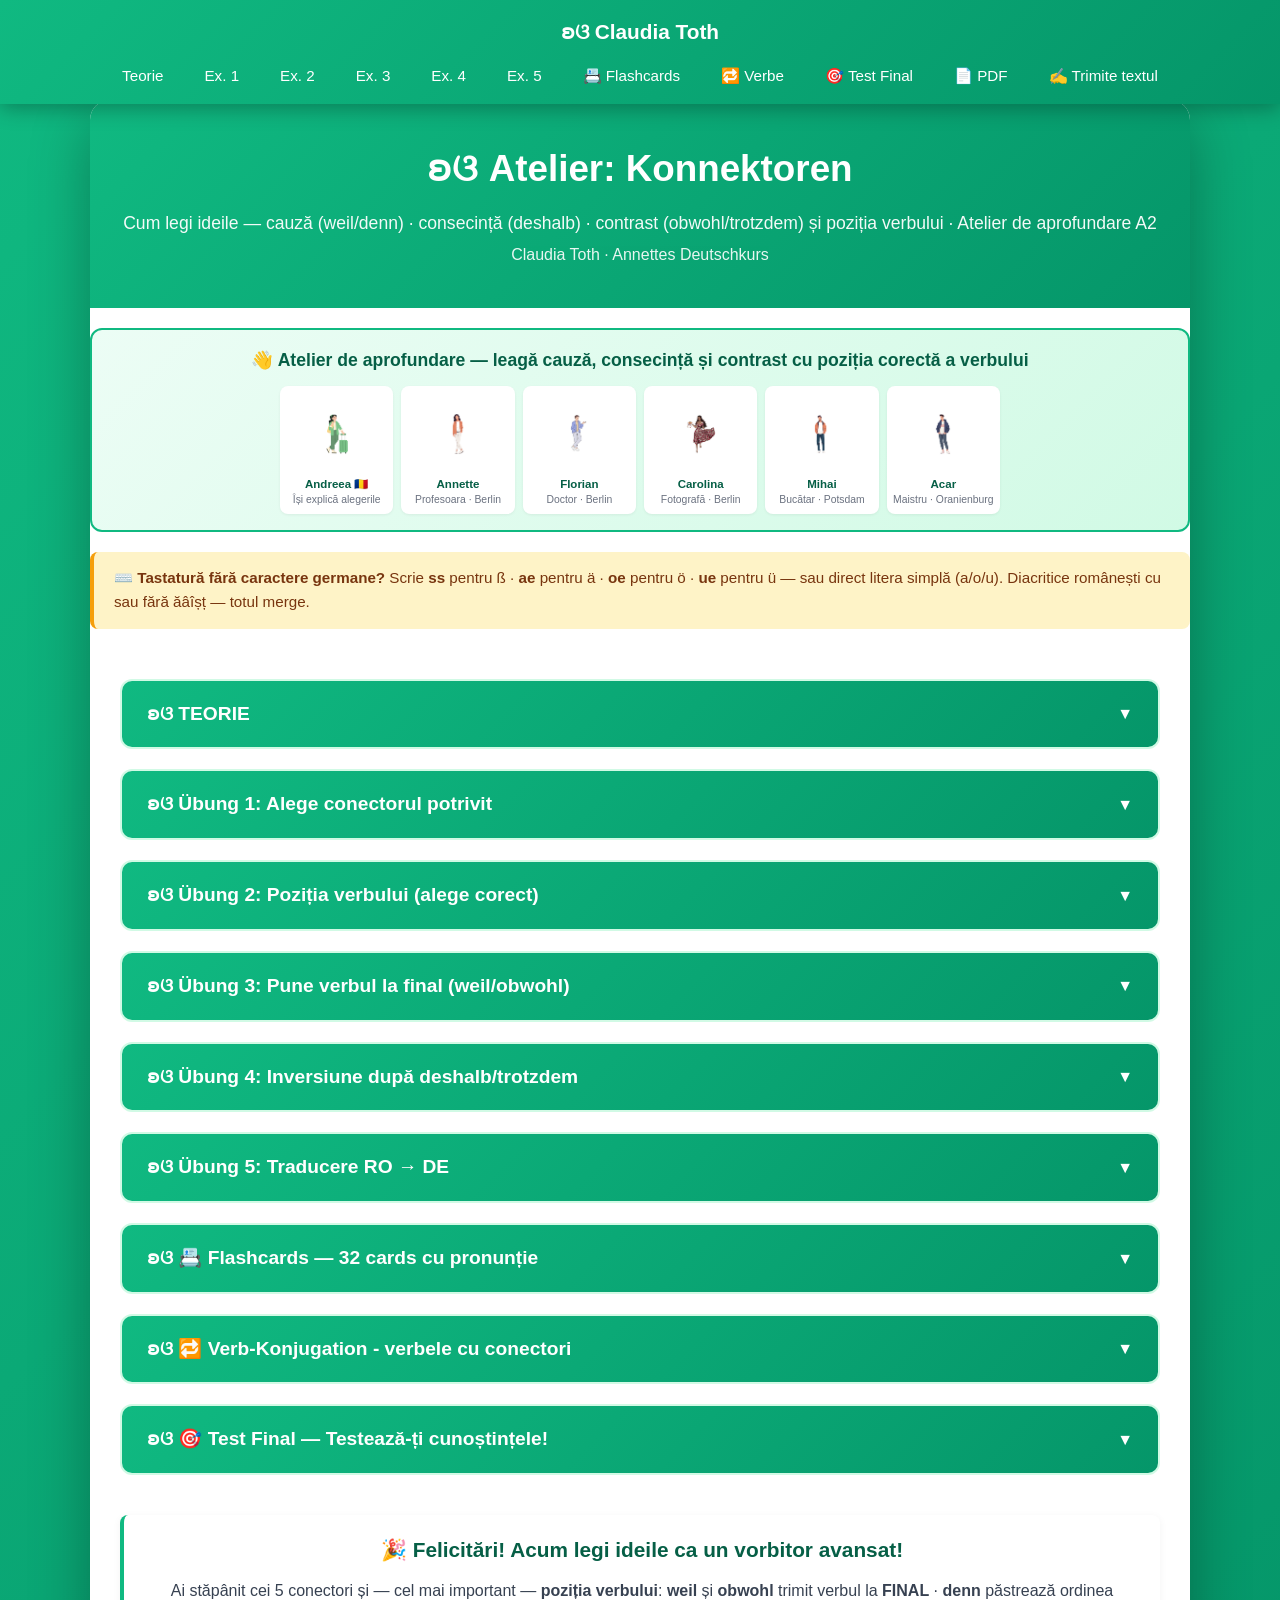
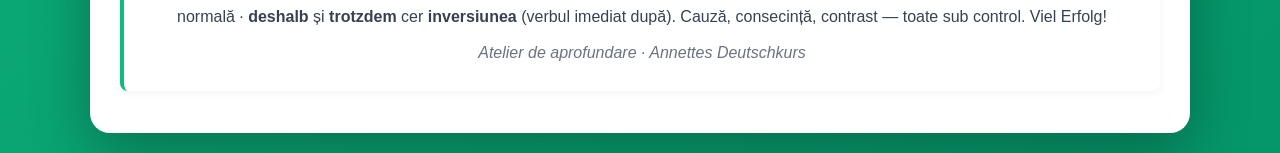
==== index.html @ 9357e131 "Atelier A2: Konnektoren - weil/denn/deshalb/obwohl/trotzdem Conectorii si pozitia verbului: weil/obw" ====
<!DOCTYPE html>
<html lang="ro">
<head>
    <meta charset="UTF-8">
    <meta name="robots" content="noindex, nofollow">
    <meta name="viewport" content="width=device-width, initial-scale=1.0">
    <title>Atelier A2: Konnektoren (weil/denn/deshalb/obwohl/trotzdem) · Annettes Deutschkurs</title>
    <meta property="og:title" content="Atelier A2: Konnektoren · Claudia Toth">
    <meta property="og:description" content="Atelier de aprofundare A2 — conectorii și poziția verbului: weil/denn (cauză), deshalb/deswegen (consecință), obwohl/trotzdem (contrast) · Claudia Toth · Annettes Deutschkurs">
    <meta property="og:type" content="website">
    <meta property="og:locale" content="ro_RO">
    <meta name="description" content="Atelier A2 — Konnektoren: weil/denn/deshalb/obwohl/trotzdem și unde pui verbul (final, locul 2 sau inversiune) · Claudia Toth">
    <link rel="stylesheet" href="styles.css">
</head>
<body>
    <nav class="navbar">
        <a href="#top" class="navbar-logo">ʚଓ Claudia Toth</a>
        <ul class="navbar-menu">
            <li><a href="#teorie" onclick="openSection(0)">Teorie</a></li>
            <li><a href="#ex1" onclick="openSection(1)">Ex. 1</a></li>
            <li><a href="#ex2" onclick="openSection(2)">Ex. 2</a></li>
            <li><a href="#ex3" onclick="openSection(3)">Ex. 3</a></li>
            <li><a href="#ex4" onclick="openSection(4)">Ex. 4</a></li>
            <li><a href="#ex5" onclick="openSection(5)">Ex. 5</a></li>
            <li><a href="#flashcards" onclick="openSection(6)">📇 Flashcards</a></li>
            <li><a href="#verbe" onclick="openSection(7)">🔁 Verbe</a></li>
            <li><a href="#final-test" onclick="openSection(8)">🎯 Test Final</a></li>
            <li><a href="konnektoren.pdf" download>📄 PDF</a></li>
            <li><a href="https://forms.gle/4ZH7n14PtCSk96pB6" target="_blank" rel="noopener noreferrer">✍️ Trimite textul</a></li>
        </ul>
    </nav>

    <div class="container" id="top">
        <div class="header">
            <h1>ʚଓ Atelier: Konnektoren</h1>
            <p class="subtitle">Cum legi ideile — cauză (weil/denn) · consecință (deshalb) · contrast (obwohl/trotzdem) și poziția verbului · Atelier de aprofundare A2</p>
            <p>Claudia Toth · Annettes Deutschkurs</p>
        </div>

        <div class="cast-banner">
            <h4>👋 Atelier de aprofundare — leagă cauză, consecință și contrast cu poziția corectă a verbului</h4>
            <div class="cast-grid">
                <div class="cast-card"><img src="images/andreea.png" alt="Andreea"><div class="name">Andreea 🇷🇴</div><div class="detail">Își explică alegerile</div></div>
                <div class="cast-card"><img src="images/annette.png" alt="Annette"><div class="name">Annette</div><div class="detail">Profesoara · Berlin</div></div>
                <div class="cast-card"><img src="images/florian.png" alt="Florian"><div class="name">Florian</div><div class="detail">Doctor · Berlin</div></div>
                <div class="cast-card"><img src="images/carolina.png" alt="Carolina"><div class="name">Carolina</div><div class="detail">Fotografă · Berlin</div></div>
                <div class="cast-card"><img src="images/mihai.png" alt="Mihai"><div class="name">Mihai</div><div class="detail">Bucătar · Potsdam</div></div>
                <div class="cast-card"><img src="images/acar.png" alt="Acar"><div class="name">Acar</div><div class="detail">Maistru · Oranienburg</div></div>
            </div>
        </div>

        <div style="background:#fef3c7; border-left:4px solid #f59e0b; padding:14px 20px; margin:20px 0; border-radius:8px;">
            <p style="margin:0; color:#78350f; font-size:0.95rem;">⌨️ <strong>Tastatură fără caractere germane?</strong> Scrie <strong>ss</strong> pentru ß · <strong>ae</strong> pentru ä · <strong>oe</strong> pentru ö · <strong>ue</strong> pentru ü — sau direct litera simplă (a/o/u). Diacritice românești cu sau fără ăâîșț — totul merge.</p>
        </div>

        <div class="content">
            <div class="section" id="teorie">
                <div class="section-header" onclick="toggleMainSection(0)"><h3>ʚଓ TEORIE</h3><span class="arrow">▼</span></div>
                <div class="section-content" id="main-section-0"><div id="theory-container"></div></div>
            </div>

            <div class="section" id="ex1">
                <div class="section-header" onclick="toggleMainSection(1)"><h3>ʚଓ Übung 1: Alege conectorul potrivit</h3><span class="arrow">▼</span></div>
                <div class="section-content" id="main-section-1">
                    <div id="ex1-container"></div>
                    <div class="btn-container">
                        <button class="btn btn-check" onclick="checkExercise(1)">✓ Verifică</button>
                        <button class="btn btn-reset" onclick="resetExercise(1)">↻ Resetează</button>
                    </div>
                    <div class="score" id="score-1"></div>
                </div>
            </div>
            <div class="section" id="ex2">
                <div class="section-header" onclick="toggleMainSection(2)"><h3>ʚଓ Übung 2: Poziția verbului (alege corect)</h3><span class="arrow">▼</span></div>
                <div class="section-content" id="main-section-2">
                    <div id="ex2-container"></div>
                    <div class="btn-container">
                        <button class="btn btn-check" onclick="checkExercise(2)">✓ Verifică</button>
                        <button class="btn btn-reset" onclick="resetExercise(2)">↻ Resetează</button>
                    </div>
                    <div class="score" id="score-2"></div>
                </div>
            </div>
            <div class="section" id="ex3">
                <div class="section-header" onclick="toggleMainSection(3)"><h3>ʚଓ Übung 3: Pune verbul la final (weil/obwohl)</h3><span class="arrow">▼</span></div>
                <div class="section-content" id="main-section-3">
                    <div id="ex3-container"></div>
                    <div class="btn-container">
                        <button class="btn btn-check" onclick="checkExercise(3)">✓ Verifică</button>
                        <button class="btn btn-reset" onclick="resetExercise(3)">↻ Resetează</button>
                    </div>
                    <div class="score" id="score-3"></div>
                </div>
            </div>
            <div class="section" id="ex4">
                <div class="section-header" onclick="toggleMainSection(4)"><h3>ʚଓ Übung 4: Inversiune după deshalb/trotzdem</h3><span class="arrow">▼</span></div>
                <div class="section-content" id="main-section-4">
                    <div id="ex4-container"></div>
                    <div class="btn-container">
                        <button class="btn btn-check" onclick="checkExercise(4)">✓ Verifică</button>
                        <button class="btn btn-reset" onclick="resetExercise(4)">↻ Resetează</button>
                    </div>
                    <div class="score" id="score-4"></div>
                </div>
            </div>
            <div class="section" id="ex5">
                <div class="section-header" onclick="toggleMainSection(5)"><h3>ʚଓ Übung 5: Traducere RO → DE</h3><span class="arrow">▼</span></div>
                <div class="section-content" id="main-section-5">
                    <div id="ex5-container"></div>
                    <div class="btn-container">
                        <button class="btn btn-check" onclick="checkExercise(5)">✓ Verifică</button>
                        <button class="btn btn-reset" onclick="resetExercise(5)">↻ Resetează</button>
                    </div>
                    <div class="score" id="score-5"></div>
                </div>
            </div>

            <div class="section" id="flashcards">
                <div class="section-header" onclick="toggleMainSection(6)"><h3>ʚଓ 📇 Flashcards — 32 cards cu pronunție</h3><span class="arrow">▼</span></div>
                <div class="section-content" id="main-section-6"><div id="flashcards-container"></div></div>
            </div>

            <div class="section" id="verbe">
                <div class="section-header" onclick="toggleMainSection(7)"><h3>ʚଓ 🔁 Verb-Konjugation - verbele cu conectori</h3><span class="arrow">▼</span></div>
                <div class="section-content" id="main-section-7"><div id="verbs-container"></div></div>
            </div>

            <div class="section" id="final-test">
                <div class="section-header" onclick="toggleMainSection(8)"><h3>ʚଓ 🎯 Test Final — Testează-ți cunoștințele!</h3><span class="arrow">▼</span></div>
                <div class="section-content" id="main-section-8"><div id="final-test-container"></div></div>
            </div>

            <div class="theory-box" style="text-align: center; margin-top: 40px;">
                <p style="font-size: 1.3rem; font-weight: bold; color: #065f46;">🎉 Felicitări! Acum legi ideile ca un vorbitor avansat!</p>
                <p style="margin-top: 12px;">Ai stăpânit cei 5 conectori și — cel mai important — <strong>poziția verbului</strong>: <strong>weil</strong> și <strong>obwohl</strong> trimit verbul la <strong>FINAL</strong> · <strong>denn</strong> păstrează ordinea normală · <strong>deshalb</strong> și <strong>trotzdem</strong> cer <strong>inversiunea</strong> (verbul imediat după). Cauză, consecință, contrast — toate sub control. Viel Erfolg!</p>
                <p style="margin-top: 10px; font-style: italic; color: #6b7280;">Atelier de aprofundare · Annettes Deutschkurs</p>
            </div>
        </div>
    </div>

    <script src="theory.js"></script>
    <script src="exercises.js"></script>
    <script src="flashcards.js"></script>
    <script src="verbs.js"></script>
    <script src="final-test.js"></script>
    <script src="main.js"></script>
</body>
</html>
---- styles.css ----
/* ============================================
   CLAUDIA TOTH - NOMEN-VERB-VERBINDUNGEN
   Design verde profesional · Mobile responsive
   ============================================ */

* {
    margin: 0;
    padding: 0;
    box-sizing: border-box;
}

body {
    font-family: 'Segoe UI', Tahoma, Geneva, Verdana, sans-serif;
    background: linear-gradient(135deg, #10b981 0%, #059669 100%);
    line-height: 1.6;
    padding: 0;
    padding-top: 80px;
    min-height: 100vh;
    color: #374151;
}

/* ============================================
   NAVIGATION BAR
   ============================================ */
.navbar {
    position: fixed;
    top: 0;
    left: 0;
    right: 0;
    background: linear-gradient(135deg, #10b981 0%, #059669 100%);
    padding: 15px 30px;
    box-shadow: 0 4px 20px rgba(0,0,0,0.3);
    z-index: 1000;
    display: flex;
    flex-direction: column;
    gap: 15px;
    align-items: center;
    justify-content: center;
}

.navbar-logo {
    color: white;
    font-size: 1.3rem;
    font-weight: bold;
    text-decoration: none;
}

.navbar-menu {
    display: flex;
    gap: 5px;
    list-style: none;
    align-items: center;
    flex-wrap: wrap;
    justify-content: center;
}

.navbar-menu a {
    color: white;
    text-decoration: none;
    padding: 10px 18px;
    border-radius: 8px;
    transition: all 0.3s;
    font-size: 0.95rem;
    font-weight: 500;
}

.navbar-menu a:hover {
    background: rgba(255,255,255,0.2);
    transform: translateY(-2px);
}

/* ============================================
   CONTAINER PRINCIPAL
   ============================================ */
.container {
    max-width: 1100px;
    margin: 20px auto;
    background: white;
    border-radius: 20px;
    box-shadow: 0 20px 60px rgba(0,0,0,0.3);
    overflow: hidden;
}

.header {
    background: linear-gradient(135deg, #10b981 0%, #059669 100%);
    color: white;
    padding: 40px 30px;
    text-align: center;
}

.header h1 {
    font-size: 2.3rem;
    margin-bottom: 10px;
}

.header .subtitle {
    font-size: 1.1rem;
    opacity: 0.95;
    margin-bottom: 5px;
}

.header p {
    font-size: 1rem;
    opacity: 0.9;
}

.content {
    padding: 30px;
}

/* ============================================
   SECȚIUNI (Teorie + Exerciții)
   ============================================ */
.section {
    margin-bottom: 20px;
    scroll-margin-top: 100px;
    border-radius: 12px;
    overflow: hidden;
    border: 2px solid #d1fae5;
}

.section-header {
    background: linear-gradient(135deg, #10b981 0%, #059669 100%);
    color: white;
    padding: 18px 25px;
    cursor: pointer;
    display: flex;
    justify-content: space-between;
    align-items: center;
    transition: all 0.3s;
}

.section-header:hover {
    background: linear-gradient(135deg, #059669 0%, #047857 100%);
}

.section-header h3 {
    font-size: 1.2rem;
}

.arrow {
    transition: transform 0.3s;
    font-size: 1rem;
}

.arrow.rotated {
    transform: rotate(180deg);
}

.section-content {
    display: none;
    padding: 25px;
    background: #f0fdf4;
}

.section-content.active {
    display: block;
    animation: fadeIn 0.4s ease-in-out;
}

@keyframes fadeIn {
    from { opacity: 0; transform: translateY(-5px); }
    to { opacity: 1; transform: translateY(0); }
}

/* ============================================
   SUB-SECȚIUNI (în Teorie)
   ============================================ */
.sub-section {
    margin-bottom: 12px;
    border-radius: 10px;
    overflow: hidden;
    border: 1px solid #a7f3d0;
    background: white;
}

.sub-section-header {
    background: #d1fae5;
    color: #065f46;
    padding: 12px 18px;
    cursor: pointer;
    display: flex;
    justify-content: space-between;
    align-items: center;
    font-weight: 600;
    transition: background 0.3s;
    gap: 10px;
}

.sub-section-header > span:first-child {
    flex: 1;
}

.sub-section-header:hover {
    background: #a7f3d0;
}

/* ============================================
   AUDIO PLAYER (Play / Stop la fiecare subtitlu)
   ============================================ */
.audio-player {
    display: flex;
    align-items: center;
}

.audio-btn {
    background: #10b981;
    color: white;
    border: none;
    width: 36px;
    height: 36px;
    border-radius: 50%;
    cursor: pointer;
    font-size: 0.9rem;
    transition: all 0.3s;
    display: flex;
    align-items: center;
    justify-content: center;
    padding: 0;
    box-shadow: 0 2px 6px rgba(16, 185, 129, 0.3);
}

.audio-btn:hover {
    background: #059669;
    transform: scale(1.1);
    box-shadow: 0 4px 10px rgba(16, 185, 129, 0.5);
}

.audio-btn:active {
    transform: scale(0.95);
}

.lesson-audio {
    display: flex;
    align-items: center;
    gap: 12px;
    margin-bottom: 18px;
    padding: 10px 14px;
    background: #f0fdf4;
    border-left: 4px solid #10b981;
    border-radius: 6px;
}

.lesson-audio-label {
    color: #065f46;
    font-weight: 600;
    font-size: 0.95rem;
}

.sub-arrow {
    transition: transform 0.3s;
}

.sub-arrow.rotated {
    transform: rotate(180deg);
}

.sub-section-content {
    display: none;
    padding: 18px;
    background: white;
}

.sub-section-content.active {
    display: block;
}

/* ============================================
   THEORY BOX
   ============================================ */
.theory-box {
    background: white;
    border-left: 4px solid #10b981;
    padding: 18px 22px;
    margin: 12px 0;
    border-radius: 8px;
    box-shadow: 0 2px 8px rgba(0,0,0,0.05);
}

.theory-box h4 {
    color: #065f46;
    margin-bottom: 10px;
    font-size: 1.1rem;
}

.theory-box p {
    margin-bottom: 8px;
}

.theory-box ul {
    margin-left: 20px;
    margin-top: 8px;
}

.theory-box li {
    margin-bottom: 6px;
}

/* Exemple în context */
.example-box {
    background: #ecfdf5;
    border: 1px dashed #10b981;
    padding: 12px 16px;
    border-radius: 8px;
    margin: 10px 0;
    font-style: italic;
}

.example-box .de {
    color: #065f46;
    font-weight: 600;
    font-style: normal;
}

.example-box .ro {
    color: #6b7280;
    font-size: 0.95rem;
    margin-top: 4px;
}

/* Tabele teorie */
.theory-table {
    width: 100%;
    border-collapse: collapse;
    margin: 12px 0;
    background: white;
    border-radius: 8px;
    overflow: hidden;
    box-shadow: 0 2px 6px rgba(0,0,0,0.05);
}

.theory-table th {
    background: #10b981;
    color: white;
    padding: 12px;
    text-align: left;
    font-weight: 600;
}

.theory-table td {
    padding: 10px 12px;
    border-bottom: 1px solid #d1fae5;
}

.theory-table tr:last-child td {
    border-bottom: none;
}

.theory-table tr:nth-child(even) {
    background: #f0fdf4;
}

.theory-table .verb {
    color: #059669;
    font-weight: bold;
}

.theory-table .nomen {
    color: #065f46;
    font-weight: 600;
}

.theory-table .ro-text {
    color: #6b7280;
    font-style: italic;
    font-size: 0.95rem;
}

/* ============================================
   EXERCIȚII
   ============================================ */
.exercise-instruction {
    background: #fffbeb;
    border-left: 4px solid #f59e0b;
    padding: 12px 18px;
    margin-bottom: 18px;
    border-radius: 8px;
    color: #78350f;
}

.exercise-item {
    background: white;
    padding: 15px 18px;
    margin-bottom: 12px;
    border-radius: 10px;
    display: flex;
    align-items: flex-start;
    gap: 12px;
    flex-wrap: wrap;
    box-shadow: 0 2px 6px rgba(0,0,0,0.05);
}

.exercise-number {
    background: #10b981;
    color: white;
    width: 30px;
    height: 30px;
    border-radius: 50%;
    display: flex;
    align-items: center;
    justify-content: center;
    font-weight: bold;
    flex-shrink: 0;
    font-size: 0.9rem;
}

.input-group {
    flex: 1;
    min-width: 200px;
    display: flex;
    flex-direction: column;
    gap: 6px;
}

.input-group label {
    color: #374151;
    font-size: 1rem;
    line-height: 1.5;
}

.input-group .nomen-highlight {
    color: #065f46;
    font-weight: bold;
    background: #d1fae5;
    padding: 2px 8px;
    border-radius: 5px;
}

.input-group input[type="text"],
.input-group select {
    padding: 10px 14px;
    border: 2px solid #d1fae5;
    border-radius: 8px;
    font-size: 1rem;
    font-family: inherit;
    transition: all 0.3s;
    background: white;
}

.input-group input[type="text"]:focus,
.input-group select:focus {
    outline: none;
    border-color: #10b981;
    box-shadow: 0 0 0 3px rgba(16, 185, 129, 0.15);
}

/* Multiple choice */
.mc-options {
    display: flex;
    flex-direction: column;
    gap: 8px;
    margin-top: 8px;
}

.mc-option {
    display: flex;
    align-items: center;
    gap: 10px;
    padding: 8px 12px;
    border-radius: 8px;
    transition: background 0.2s;
    cursor: pointer;
}

.mc-option:hover {
    background: #f0fdf4;
}

.mc-option input[type="radio"] {
    cursor: pointer;
    width: 18px;
    height: 18px;
    accent-color: #10b981;
}

.mc-option label {
    cursor: pointer;
    flex: 1;
}

/* Feedback */
.feedback {
    width: 100%;
    margin-top: 8px;
    padding: 0;
    font-size: 0.95rem;
    border-radius: 6px;
    transition: all 0.3s;
}

.feedback.correct {
    background: #d1fae5;
    color: #065f46;
    padding: 10px 14px;
    border-left: 3px solid #10b981;
}

.feedback.incorrect {
    background: #fee2e2;
    color: #991b1b;
    padding: 10px 14px;
    border-left: 3px solid #ef4444;
}

.feedback.correct::before {
    content: "✓ Richtig! ";
    font-weight: bold;
}

.feedback.incorrect::before {
    content: "✗ Falsch. ";
    font-weight: bold;
}

/* ============================================
   BUTOANE
   ============================================ */
.btn-container {
    display: flex;
    gap: 15px;
    justify-content: center;
    margin: 30px 0;
    flex-wrap: wrap;
}

.btn {
    padding: 14px 32px;
    border: none;
    border-radius: 10px;
    font-size: 1rem;
    font-weight: 600;
    cursor: pointer;
    transition: all 0.3s;
    font-family: inherit;
}

.btn-check {
    background: linear-gradient(135deg, #10b981 0%, #059669 100%);
    color: white;
}

.btn-check:hover {
    transform: translateY(-2px);
    box-shadow: 0 8px 20px rgba(16, 185, 129, 0.4);
}

.btn-reset {
    background: #6b7280;
    color: white;
}

.btn-reset:hover {
    background: #4b5563;
    transform: translateY(-2px);
    box-shadow: 0 8px 20px rgba(107, 114, 128, 0.4);
}

/* ============================================
   SCOR
   ============================================ */
.score {
    display: none;
    background: linear-gradient(135deg, #10b981 0%, #059669 100%);
    color: white;
    padding: 25px;
    border-radius: 12px;
    text-align: center;
    margin: 20px 0;
    scroll-margin-top: 100px;
}

.score.show {
    display: block;
    animation: fadeIn 0.5s;
}

.score-value {
    font-size: 2rem;
    font-weight: bold;
    margin-bottom: 10px;
}

.score-message {
    font-size: 1.1rem;
}

/* ============================================
   FLASHCARDS
   ============================================ */
.flashcard-counter {
    text-align: center;
    margin-bottom: 15px;
    color: #065f46;
    font-weight: 600;
}

.flashcard {
    background: white;
    border-radius: 16px;
    padding: 50px 30px;
    min-height: 220px;
    display: flex;
    align-items: center;
    justify-content: center;
    text-align: center;
    cursor: pointer;
    box-shadow: 0 4px 15px rgba(0,0,0,0.1);
    transition: transform 0.3s;
    position: relative;
    border: 3px solid #10b981;
}

.flashcard:hover {
    transform: scale(1.02);
}

.flashcard-content {
    width: 100%;
}

.flashcard .de {
    font-size: 1.8rem;
    color: #065f46;
    font-weight: bold;
    margin-bottom: 10px;
}

.flashcard .ro {
    font-size: 1.2rem;
    color: #6b7280;
    font-style: italic;
    display: none;
}

.flashcard.flipped .ro {
    display: block;
    animation: fadeIn 0.3s;
}

.flashcard-hint {
    position: absolute;
    bottom: 12px;
    left: 0;
    right: 0;
    color: #9ca3af;
    font-size: 0.85rem;
}

.flashcard-audio-btn {
    position: absolute;
    top: 15px;
    right: 15px;
    background: #10b981;
    color: white;
    border: none;
    width: 40px;
    height: 40px;
    border-radius: 50%;
    font-size: 1.2rem;
    cursor: pointer;
    transition: all 0.3s;
    display: flex;
    align-items: center;
    justify-content: center;
}

.flashcard-audio-btn:hover {
    background: #059669;
    transform: scale(1.1);
}

.flashcard-controls {
    display: flex;
    justify-content: space-between;
    gap: 15px;
    margin-top: 20px;
}

.flashcard-btn {
    flex: 1;
    background: linear-gradient(135deg, #10b981 0%, #059669 100%);
    color: white;
    padding: 12px;
    border: none;
    border-radius: 8px;
    cursor: pointer;
    font-size: 1rem;
    font-weight: 600;
    transition: all 0.3s;
    font-family: inherit;
}

.flashcard-btn:hover {
    transform: translateY(-2px);
    box-shadow: 0 4px 12px rgba(16, 185, 129, 0.4);
}

.flashcard-btn:disabled {
    background: #d1d5db;
    cursor: not-allowed;
    transform: none;
    box-shadow: none;
}

/* ============================================
   MOBILE RESPONSIVE
   ============================================ */
@media (max-width: 768px) {
    body {
        padding: 0;
        padding-top: 140px;
    }

    .navbar {
        padding: 15px;
    }

    .navbar-menu a {
        padding: 8px 12px;
        font-size: 0.85rem;
    }

    .container {
        margin: 10px;
        border-radius: 12px;
    }

    .header h1 {
        font-size: 1.6rem;
    }

    .header .subtitle {
        font-size: 0.95rem;
    }

    .content {
        padding: 15px;
    }

    .section-header h3 {
        font-size: 1rem;
    }

    .exercise-item {
        padding: 12px;
    }

    .input-group {
        min-width: 100%;
    }

    .btn {
        padding: 12px 24px;
        font-size: 0.95rem;
    }

    .flashcard {
        padding: 35px 20px;
        min-height: 180px;
    }

    .flashcard .de {
        font-size: 1.4rem;
    }

    .flashcard .ro {
        font-size: 1rem;
    }

    .theory-table,
    .grammar-table {
        font-size: 0.9rem;
        display: block;
        overflow-x: auto;
        white-space: nowrap;
        -webkit-overflow-scrolling: touch;
        max-width: 100%;
        scrollbar-width: thin;
        scrollbar-color: #f59e0b #fef3c7;
        background-image: linear-gradient(to right, transparent calc(100% - 32px), rgba(245, 158, 11, 0.28) 100%);
        background-attachment: local;
        background-repeat: no-repeat;
    }

    .theory-table::-webkit-scrollbar,
    .grammar-table::-webkit-scrollbar {
        height: 6px;
    }
    .theory-table::-webkit-scrollbar-track,
    .grammar-table::-webkit-scrollbar-track {
        background: #fef3c7;
        border-radius: 3px;
    }
    .theory-table::-webkit-scrollbar-thumb,
    .grammar-table::-webkit-scrollbar-thumb {
        background: #f59e0b;
        border-radius: 3px;
    }

    .theory-table::before,
    .grammar-table::before {
        content: '👈 Glisează lateral pentru toate coloanele 👉';
        display: block;
        background: #fef3c7;
        color: #92400e;
        padding: 6px 10px;
        font-size: 0.72rem;
        text-align: center;
        font-style: italic;
        border-radius: 6px 6px 0 0;
        white-space: nowrap;
        border-bottom: 1px solid #f59e0b;
        position: sticky;
        left: 0;
    }

    .theory-table th,
    .theory-table td,
    .grammar-table th,
    .grammar-table td {
        padding: 8px;
    }
}

/* ============================================
   TRADUCERI ROMÂNĂ sub fiecare propoziție germană
   Permanent vizibile sub tabelele de teorie
   ============================================ */
.ro-translation {
    display: inline-block;
    color: #6b7280;
    font-style: italic;
    font-size: 0.88rem;
    font-weight: normal;
    line-height: 1.4;
    margin-top: 4px;
    padding-left: 8px;
    border-left: 2px solid #fcd34d;
}

/* ============================================
   TEST FINAL - Wizard Style
   ============================================ */

/* Intro section */
.test-intro {
    background: white;
    padding: 30px;
    border-radius: 12px;
    text-align: center;
    box-shadow: 0 2px 8px rgba(0,0,0,0.05);
}

.test-intro h3 {
    color: #065f46;
    font-size: 1.5rem;
    margin-bottom: 15px;
}

.test-intro p {
    color: #374151;
    margin-bottom: 15px;
}

.test-info-list {
    list-style: none;
    padding: 0;
    margin: 20px auto;
    max-width: 500px;
    text-align: left;
}

.test-info-list li {
    padding: 8px 0;
    color: #374151;
}

.btn-large {
    padding: 16px 40px !important;
    font-size: 1.1rem !important;
    margin-top: 15px;
}

/* Wizard - container principal */
.test-wizard {
    background: white;
    padding: 30px;
    border-radius: 12px;
    box-shadow: 0 2px 8px rgba(0,0,0,0.05);
}

/* Progress bar */
.test-progress {
    margin-bottom: 25px;
}

.test-progress-info {
    display: flex;
    justify-content: space-between;
    margin-bottom: 10px;
    font-weight: 600;
    color: #065f46;
    flex-wrap: wrap;
    gap: 10px;
}

.test-progress-bar {
    height: 12px;
    background: #d1fae5;
    border-radius: 6px;
    overflow: hidden;
}

.test-progress-fill {
    height: 100%;
    background: linear-gradient(90deg, #10b981 0%, #059669 100%);
    transition: width 0.4s ease;
    border-radius: 6px;
    box-shadow: 0 0 8px rgba(16, 185, 129, 0.4);
}

/* Întrebarea curentă */
.test-question {
    background: #f0fdf4;
    padding: 25px;
    border-radius: 10px;
    margin-bottom: 20px;
    border: 2px solid #d1fae5;
}

.test-question-label {
    color: #065f46;
    font-weight: 600;
    font-size: 1.05rem;
    margin-bottom: 15px;
}

.test-question-content {
    font-size: 1.15rem;
    color: #374151;
    line-height: 1.8;
    margin-bottom: 12px;
}

.test-blank {
    background: #fef3c7;
    padding: 4px 16px;
    border-radius: 6px;
    border: 2px dashed #f59e0b;
    color: #78350f;
    font-weight: bold;
    margin-right: 8px;
}

.test-translation {
    display: block;
    color: #6b7280;
    font-style: italic;
    margin: 10px 0;
    font-size: 0.95rem;
}

.test-ro-text {
    background: #fff7ed;
    padding: 15px;
    border-radius: 8px;
    border-left: 4px solid #f59e0b;
    color: #78350f;
    font-weight: 500;
}

.test-input {
    width: 100%;
    padding: 12px 16px;
    border: 2px solid #d1fae5;
    border-radius: 8px;
    font-size: 1.05rem;
    font-family: inherit;
    transition: all 0.3s;
    background: white;
    margin-top: 10px;
}

.test-input:focus {
    outline: none;
    border-color: #10b981;
    box-shadow: 0 0 0 3px rgba(16, 185, 129, 0.15);
}

.test-mc {
    margin-top: 15px;
}

.test-mc .mc-option {
    background: white;
    padding: 12px 16px;
    border-radius: 8px;
    margin-bottom: 8px;
    border: 2px solid #d1fae5;
    transition: all 0.2s;
}

.test-mc .mc-option:hover {
    border-color: #10b981;
    background: #f0fdf4;
}

/* Controale wizard */
.test-controls {
    display: flex;
    gap: 12px;
    justify-content: space-between;
    margin-top: 25px;
    flex-wrap: wrap;
}

.btn-secondary {
    background: #6b7280;
    color: white;
}

.btn-secondary:hover {
    background: #4b5563;
    transform: translateY(-2px);
    box-shadow: 0 4px 12px rgba(107, 114, 128, 0.4);
}

.btn:disabled {
    opacity: 0.5;
    cursor: not-allowed;
    transform: none !important;
    box-shadow: none !important;
}

/* Buton ÎNAPOI LA TEORIE */
.btn-back {
    background: linear-gradient(135deg, #6366f1 0%, #4f46e5 100%);
    color: white;
}

.btn-back:hover {
    transform: translateY(-2px);
    box-shadow: 0 8px 20px rgba(99, 102, 241, 0.4);
}

.test-back-top {
    margin-bottom: 20px;
}

/* REZULTATE */
.test-results {
    background: white;
    padding: 30px;
    border-radius: 12px;
    box-shadow: 0 2px 8px rgba(0,0,0,0.05);
}

.test-result-card {
    text-align: center;
    padding: 30px;
    border-radius: 16px;
    margin-bottom: 25px;
}

.test-result-card.passed {
    background: linear-gradient(135deg, #10b981 0%, #059669 100%);
    color: white;
}

.test-result-card.failed {
    background: linear-gradient(135deg, #ef4444 0%, #dc2626 100%);
    color: white;
}

.test-result-emoji {
    font-size: 4rem;
    margin-bottom: 10px;
}

.test-result-badge {
    font-size: 1.3rem;
    font-weight: bold;
    letter-spacing: 2px;
    margin-bottom: 15px;
    opacity: 0.95;
}

.test-result-score {
    font-size: 3rem;
    font-weight: bold;
    margin-bottom: 5px;
}

.test-result-percentage {
    font-size: 2.5rem;
    font-weight: bold;
    margin-bottom: 20px;
    opacity: 0.9;
}

.test-result-message {
    font-size: 1rem;
    line-height: 1.6;
    max-width: 550px;
    margin: 0 auto;
    padding: 0 15px;
}

.pass-mark, .fail-mark {
    margin-top: 20px;
    padding: 12px;
    background: rgba(255,255,255,0.2);
    border-radius: 8px;
    font-weight: 600;
    font-size: 0.95rem;
}

/* Stats categorii */
.test-stats {
    background: #f0fdf4;
    padding: 20px;
    border-radius: 10px;
    margin-bottom: 20px;
    border-left: 4px solid #10b981;
}

.test-stats h4 {
    color: #065f46;
    margin-bottom: 12px;
}

.test-stats ul {
    list-style: none;
    padding: 0;
}

.test-stats li {
    padding: 8px 0;
    border-bottom: 1px solid #d1fae5;
    color: #374151;
}

.test-stats li:last-child {
    border-bottom: none;
}

/* Greșeli */
.test-mistakes {
    background: #fef2f2;
    padding: 20px;
    border-radius: 10px;
    margin-bottom: 20px;
    border-left: 4px solid #ef4444;
}

.test-mistakes h4 {
    color: #991b1b;
    margin-bottom: 15px;
}

.mistake-item {
    background: white;
    padding: 12px 15px;
    border-radius: 8px;
    margin-bottom: 10px;
    line-height: 1.6;
}

/* Acțiuni finale */
.test-final-actions {
    display: flex;
    gap: 15px;
    justify-content: center;
    flex-wrap: wrap;
    margin-top: 25px;
}

/* Mobile responsive pentru test */
@media (max-width: 768px) {
    .test-intro,
    .test-wizard,
    .test-results {
        padding: 20px 15px;
    }
    
    .test-question {
        padding: 18px 15px;
    }
    
    .test-question-content {
        font-size: 1rem;
    }
    
    .test-result-emoji {
        font-size: 3rem;
    }
    
    .test-result-score {
        font-size: 2.2rem;
    }
    
    .test-result-percentage {
        font-size: 1.8rem;
    }
    
    .test-controls {
        flex-direction: column;
    }

    .test-controls .btn {
        width: 100%;
    }
}

/* ============================================
   EX1 - CLICK-MATCH (DE ↔ RO)
   ============================================ */
.dm-board {
    display: grid;
    grid-template-columns: 1fr 1fr;
    gap: 18px;
    margin: 15px 0;
}

.dm-col {
    background: white;
    padding: 14px;
    border-radius: 10px;
    box-shadow: 0 2px 6px rgba(0,0,0,0.05);
    display: flex;
    flex-direction: column;
    gap: 8px;
}

.dm-col-title {
    color: #065f46;
    font-weight: bold;
    margin-bottom: 6px;
    text-align: center;
    font-size: 1rem;
    padding-bottom: 8px;
    border-bottom: 2px solid #d1fae5;
}

.dm-tile {
    padding: 10px 14px;
    background: #f0fdf4;
    border: 2px solid #d1fae5;
    border-radius: 8px;
    cursor: pointer;
    transition: all 0.2s;
    font-weight: 500;
    color: #065f46;
    text-align: center;
}

.dm-tile:hover {
    background: #d1fae5;
    border-color: #10b981;
    transform: translateY(-1px);
}

.dm-tile.dm-selected {
    background: #fef3c7;
    border-color: #f59e0b;
    color: #78350f;
}

.dm-tile.dm-correct {
    background: #d1fae5;
    border-color: #10b981;
    color: #065f46;
    cursor: default;
    opacity: 0.7;
}

.dm-tile.dm-wrong {
    background: #fee2e2;
    border-color: #ef4444;
    color: #991b1b;
    animation: shake 0.4s;
}

.dm-status {
    text-align: center;
    margin-top: 12px;
    padding: 10px;
    background: #fffbeb;
    border-radius: 8px;
    color: #78350f;
    font-weight: 600;
    border-left: 4px solid #f59e0b;
}

@keyframes shake {
    0%, 100% { transform: translateX(0); }
    25% { transform: translateX(-5px); }
    75% { transform: translateX(5px); }
}

/* ============================================
   EX2 - SORT 5 COLOANE
   ============================================ */
.sort-pool {
    display: flex;
    flex-wrap: wrap;
    gap: 8px;
    padding: 14px;
    background: white;
    border: 2px dashed #10b981;
    border-radius: 10px;
    margin: 15px 0;
    min-height: 60px;
}

.sort-tile {
    padding: 8px 14px;
    background: #f0fdf4;
    border: 2px solid #d1fae5;
    border-radius: 8px;
    cursor: pointer;
    transition: all 0.2s;
    font-weight: 500;
    color: #065f46;
    user-select: none;
}

.sort-tile:hover {
    background: #d1fae5;
    border-color: #10b981;
}

.sort-tile.sort-selected {
    background: #fef3c7;
    border-color: #f59e0b;
    color: #78350f;
}

.sort-tile.sort-wrong {
    background: #fee2e2;
    border-color: #ef4444;
    color: #991b1b;
    animation: shake 0.4s;
}

.sort-tile.sort-placed {
    background: #d1fae5;
    border-color: #10b981;
    color: #065f46;
    cursor: default;
}

.sort-cols {
    display: grid;
    grid-template-columns: repeat(5, 1fr);
    gap: 10px;
    margin-top: 12px;
}

.sort-col {
    background: white;
    border: 2px solid #d1fae5;
    border-radius: 10px;
    padding: 10px;
    cursor: pointer;
    min-height: 140px;
    transition: all 0.2s;
}

.sort-col:hover {
    border-color: #10b981;
    background: #f0fdf4;
}

.sort-col-title {
    text-align: center;
    font-weight: bold;
    color: white;
    background: linear-gradient(135deg, #10b981 0%, #059669 100%);
    padding: 6px 10px;
    border-radius: 6px;
    margin-bottom: 8px;
    font-size: 1rem;
}

.sort-col-body {
    display: flex;
    flex-direction: column;
    gap: 6px;
}

/* ============================================
   EX3 - SATZBAU KLAMMER (click-to-build)
   ============================================ */
.satzbau-item {
    background: white;
    padding: 15px 18px;
    margin-bottom: 12px;
    border-radius: 10px;
    display: flex;
    align-items: flex-start;
    gap: 12px;
    box-shadow: 0 2px 6px rgba(0,0,0,0.05);
}

.satzbau-answer {
    min-height: 50px;
    padding: 12px;
    background: #fffbeb;
    border: 2px dashed #f59e0b;
    border-radius: 8px;
    margin: 8px 0;
    display: flex;
    flex-wrap: wrap;
    gap: 6px;
    align-items: center;
}

.satzbau-answer-placeholder {
    color: #9ca3af;
    font-style: italic;
    font-size: 0.95rem;
}

.satzbau-pool {
    display: flex;
    flex-wrap: wrap;
    gap: 8px;
    padding: 10px;
    background: #f0fdf4;
    border-radius: 8px;
    margin-top: 8px;
}

.satzbau-word {
    padding: 8px 14px;
    background: white;
    border: 2px solid #d1fae5;
    border-radius: 8px;
    cursor: pointer;
    transition: all 0.2s;
    font-weight: 500;
    color: #065f46;
    user-select: none;
}

.satzbau-word:hover {
    background: #d1fae5;
    border-color: #10b981;
    transform: translateY(-1px);
}

.satzbau-word.satzbau-used {
    background: #f3f4f6;
    color: #d1d5db;
    border-color: #e5e7eb;
    cursor: not-allowed;
    opacity: 0.5;
}

.satzbau-picked {
    padding: 6px 12px;
    background: #10b981;
    color: white;
    border-radius: 6px;
    cursor: pointer;
    font-weight: 500;
    transition: all 0.2s;
}

.satzbau-picked:hover {
    background: #ef4444;
}

/* ============================================
   EX4 - AUDIO DICTATION
   ============================================ */
.dict-play-btn {
    background: linear-gradient(135deg, #10b981 0%, #059669 100%);
    color: white;
    border: none;
    padding: 8px 16px;
    border-radius: 8px;
    cursor: pointer;
    font-weight: 600;
    font-family: inherit;
    transition: all 0.2s;
    font-size: 0.95rem;
}

.dict-play-btn:hover {
    transform: translateY(-1px);
    box-shadow: 0 4px 10px rgba(16, 185, 129, 0.4);
}

/* ============================================
   EX5 - FIND-THE-MISTAKE
   ============================================ */
.mistake-options {
    display: flex;
    flex-direction: column;
    gap: 8px;
    margin-top: 8px;
}

.mistake-opt {
    padding: 10px 14px;
    background: white;
    border: 2px solid #d1fae5;
    border-radius: 8px;
    cursor: pointer;
    transition: all 0.2s;
    color: #374151;
}

.mistake-opt:hover {
    border-color: #10b981;
    background: #f0fdf4;
}

.mistake-opt.mistake-picked {
    border-color: #f59e0b;
    background: #fef3c7;
    color: #78350f;
    font-weight: 600;
}

.mistake-opt-letter {
    font-weight: bold;
    color: #065f46;
    margin-right: 6px;
}

/* ============================================
   MOBILE pentru widgeturile interactive
   ============================================ */
@media (max-width: 768px) {
    .dm-board {
        grid-template-columns: 1fr;
        gap: 12px;
    }
    .sort-cols {
        grid-template-columns: repeat(2, 1fr);
    }
    .sort-col {
        min-height: 100px;
    }
    .satzbau-item {
        flex-direction: column;
        padding: 12px;
    }
}

/* ============================================
   PDF — footer @page + secțiuni EXPANDATE la print
   ⚠️ NU se schimbă interfața web. Doar la PRINT secțiunile colapsabile
   se deschid, ca PDF-ul să conțină MATERIA, nu doar header-ele.
   ============================================ */
@page {
    size: A4;
    margin: 18mm 14mm 22mm 14mm;
    @bottom-left { content: "ʚଓ © 2026 Claudia Toth"; font-size: 9pt; color: #065f46; }
    @bottom-right { content: "pag. " counter(page) " / " counter(pages); font-size: 9pt; color: #6b7280; }
}

@media print {
    /* Forțează TOATE secțiunile + sub-secțiunile deschise → PDF cu materia completă */
    .section-content { display: block !important; }
    .sub-section-content { display: block !important; }
    /* Ascunde decorațiunile interactive (săgeți, navbar, butoane verifică/reset) */
    .navbar { display: none !important; }
    .arrow, .sub-arrow { display: none !important; }
    .btn-container { display: none !important; }
    .section-header, .sub-section-header { cursor: default; }
    /* Păstrează culorile la print (verzi + gradient) */
    body { background: white; padding-top: 0; -webkit-print-color-adjust: exact; print-color-adjust: exact; }
    .container { box-shadow: none; margin: 0; max-width: 100%; }
    .header, .section-header { -webkit-print-color-adjust: exact; print-color-adjust: exact; }
    /* Evită break-uri inestetice în mijlocul tabelelor/cardurilor */
    .theory-box, .example-box, .theory-table, .sub-section { page-break-inside: avoid; break-inside: avoid; }
}

/* ===== CAST BANNER (personajele Annettes Deutschkurs) =====
   ⚠️ NU șterge — acest bloc este parte din TEMPLATE-ul canonical
   folosit de lesson-generator. Rămâne dormant dacă lecția nu are
   <div class="cast-banner"> în HTML, dar e ACTIV pentru toate
   lecțiile noi generate care folosesc cast-grid (A1+A2 standard).
   Spec complet în IMPORTANT PENTRU AGENTI/AGENTS-README.md §🌐 CAST GRID. */
.cast-banner {
    background: linear-gradient(135deg, #ecfdf5 0%, #d1fae5 100%);
    border: 2px solid #10B981;
    border-radius: 12px;
    padding: 16px;
    margin: 20px 0;
    text-align: center;
}
.cast-banner h4 {
    color: #065f46;
    margin: 0 0 12px;
    font-size: 1.1rem;
}
.cast-grid {
    display: grid;
    grid-template-columns: repeat(6, 1fr);
    gap: 8px;
    max-width: 720px;
    margin: 0 auto;
}
.cast-card {
    background: #fff;
    border-radius: 8px;
    padding: 8px 4px;
    text-align: center;
    box-shadow: 0 1px 3px rgba(0,0,0,0.06);
}
.cast-card img {
    width: 60px;
    height: 80px;
    object-fit: contain;
    display: block;
    margin: 0 auto 4px;
}
.cast-card .name {
    font-size: 0.72rem;
    font-weight: 700;
    color: #065f46;
    line-height: 1.2;
}
.cast-card .detail {
    font-size: 0.65rem;
    color: #6b7280;
    line-height: 1.2;
    margin-top: 2px;
}
@media (max-width: 768px) {
    .cast-grid { grid-template-columns: repeat(3, 1fr); }
}

/* ===== ANDREEA NOTE (caseta cu tip de la cursantă Andreea) — REGULA 15 ===== */
/* Avatar 44×56px (NU dimensiune nativă!) — bug raportat 28 mai 2026 */
.andreea-note {
    background: #fffbeb;
    border-left: 4px solid #f59e0b;
    border-radius: 0 8px 8px 0;
    padding: 12px 16px;
    margin: 14px 0;
    display: flex;
    gap: 12px;
    align-items: flex-start;
}
.andreea-note-avatar {
    width: 44px;
    height: 56px;
    object-fit: contain;
    flex-shrink: 0;
}
.andreea-note-content {
    flex: 1;
}
.andreea-note-content .speaker {
    font-weight: 700;
    color: #92400e;
    font-size: 0.85rem;
    margin-bottom: 4px;
}
.andreea-note-content .speaker::before {
    content: "💚 ";
}
.andreea-note-content .text {
    color: #78350f;
    font-size: 0.92rem;
    font-style: italic;
    line-height: 1.55;
}

/* ===== GRAMMAR-TABLE (desktop) — REGULA 3 OBLIGATORIE ===== */
/* Adăugat 28 mai 2026 — lipsea din global CSS, existau doar reguli mobile */
.grammar-table {
    width: 100%;
    border-collapse: collapse;
    margin: 10px 0;
    background: white;
    border-radius: 6px;
    overflow: hidden;
    box-shadow: 0 1px 4px rgba(0,0,0,0.04);
}
.grammar-table th {
    background: #d1fae5;
    color: #065f46;
    padding: 12px 16px;
    text-align: left;
    font-weight: 600;
    border-bottom: 2px solid #047857;
    white-space: nowrap;
}
.grammar-table td {
    padding: 12px 16px;
    border-bottom: 1px solid #ecfdf5;
    vertical-align: middle;
}
.grammar-table tr:last-child td {
    border-bottom: none;
}
.grammar-table tr:nth-child(even) {
    background: #f0fdf4;
}

/* ===== REGULA 14 PATCH â€” touch scroll mobile (fix raportat 31 mai 2026) ===== */
@media (max-width: 768px) {
    .theory-table,
    .grammar-table {
        touch-action: pan-x !important;
        -webkit-overflow-scrolling: touch !important;
        overflow-x: auto !important;
    }
    /* Wrapper-ul (theory-box) nu trebuie sÄƒ blocheze scroll-ul */
    .theory-box {
        overflow: visible !important;
    }
    /* Verb cards la fel */
    .verb-card {
        overflow-x: auto !important;
        -webkit-overflow-scrolling: touch !important;
    }
}
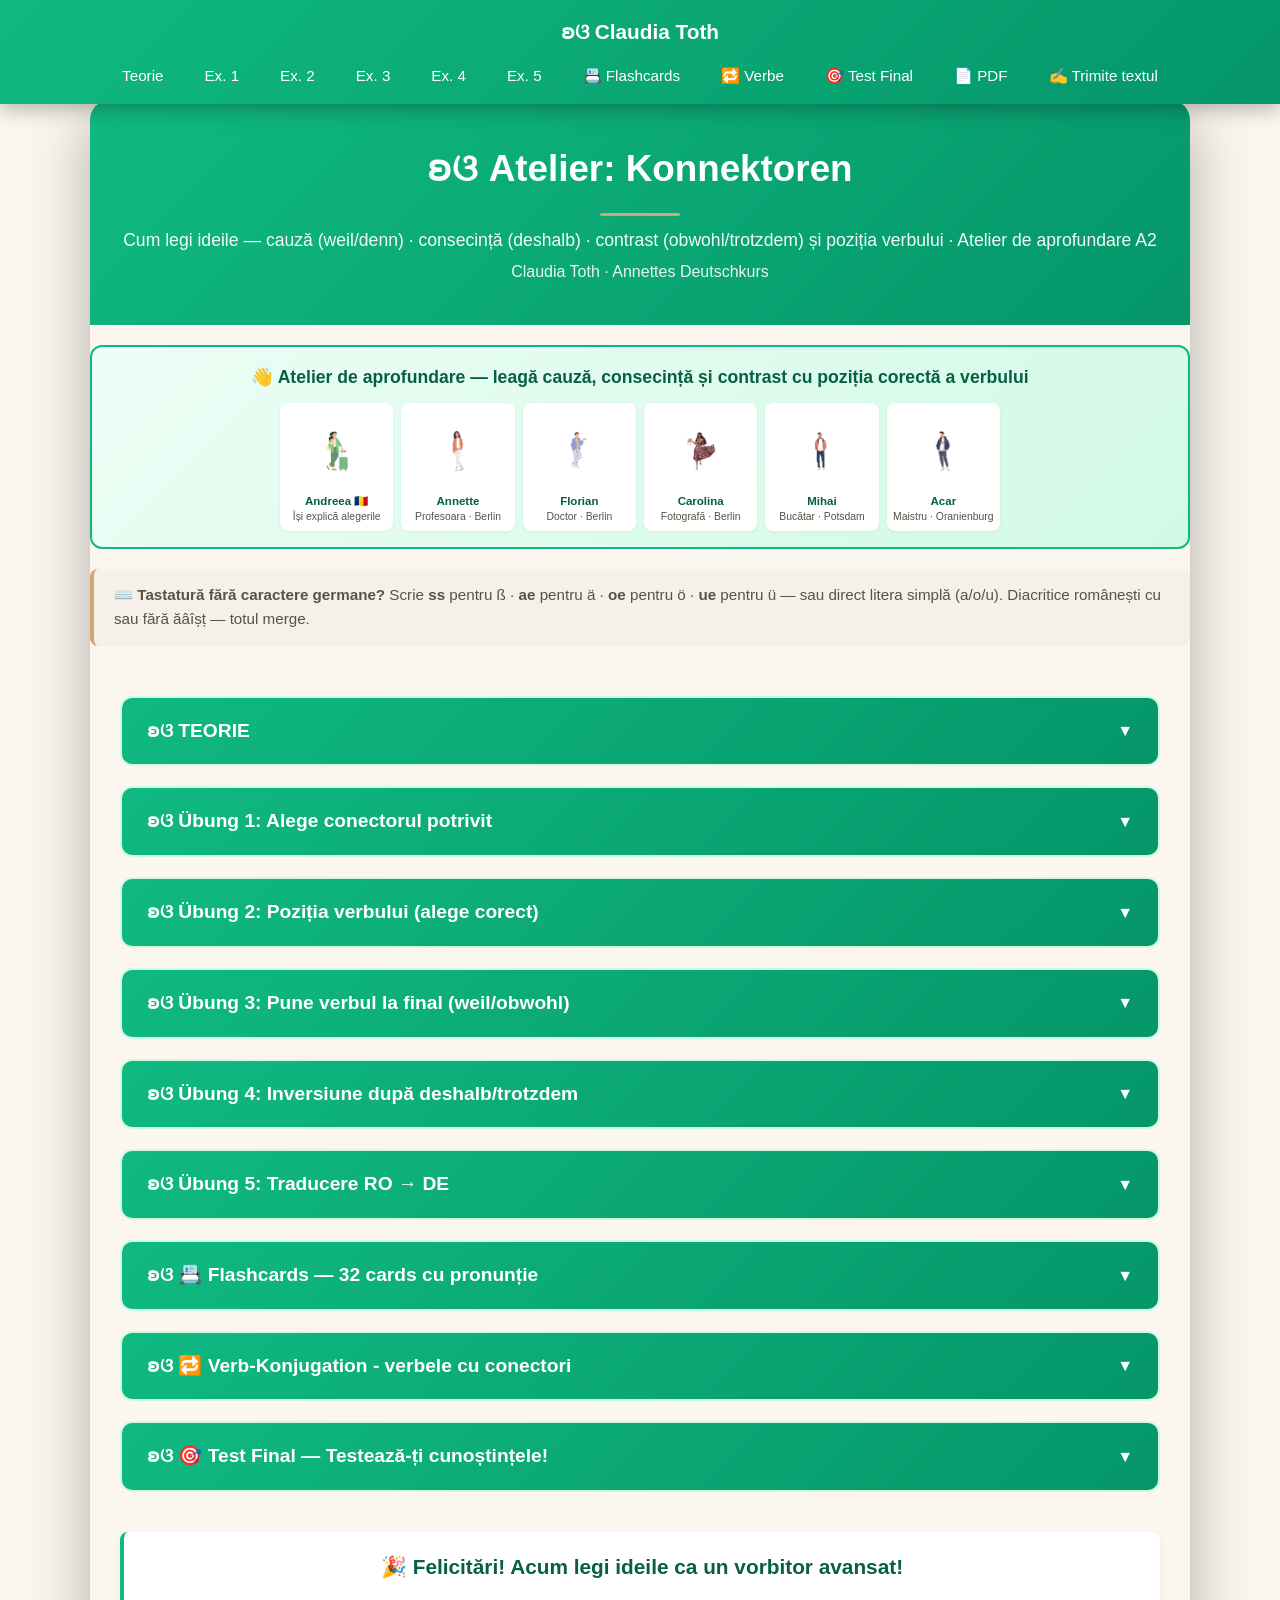
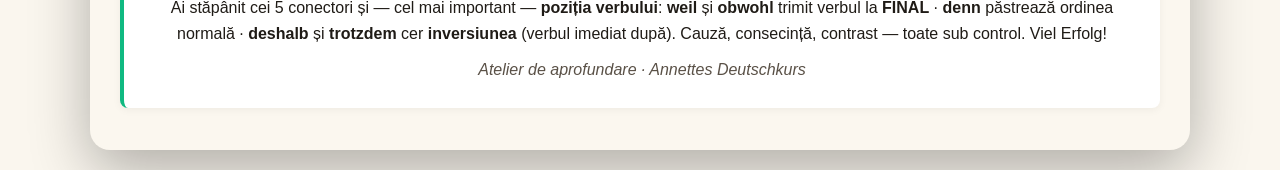
==== commit 846ccdb4: "Rebrand v2 culori: crem + auriu + emerald (mustar v1 eliminat) + PDF regenerat Co-Authored-By: Claud" ====
--- a/index.html
+++ b/index.html
@@ -49,8 +49,8 @@
             </div>
         </div>
 
-        <div style="background:#fef3c7; border-left:4px solid #f59e0b; padding:14px 20px; margin:20px 0; border-radius:8px;">
-            <p style="margin:0; color:#78350f; font-size:0.95rem;">⌨️ <strong>Tastatură fără caractere germane?</strong> Scrie <strong>ss</strong> pentru ß · <strong>ae</strong> pentru ä · <strong>oe</strong> pentru ö · <strong>ue</strong> pentru ü — sau direct litera simplă (a/o/u). Diacritice românești cu sau fără ăâîșț — totul merge.</p>
+        <div style="background:#F5F0E8; border-left:4px solid #D4A574; padding:14px 20px; margin:20px 0; border-radius:8px;">
+            <p style="margin:0; color:#5A5147; font-size:0.95rem;">⌨️ <strong>Tastatură fără caractere germane?</strong> Scrie <strong>ss</strong> pentru ß · <strong>ae</strong> pentru ä · <strong>oe</strong> pentru ö · <strong>ue</strong> pentru ü — sau direct litera simplă (a/o/u). Diacritice românești cu sau fără ăâîșț — totul merge.</p>
         </div>
 
         <div class="content">
@@ -133,7 +133,7 @@
             <div class="theory-box" style="text-align: center; margin-top: 40px;">
                 <p style="font-size: 1.3rem; font-weight: bold; color: #065f46;">🎉 Felicitări! Acum legi ideile ca un vorbitor avansat!</p>
                 <p style="margin-top: 12px;">Ai stăpânit cei 5 conectori și — cel mai important — <strong>poziția verbului</strong>: <strong>weil</strong> și <strong>obwohl</strong> trimit verbul la <strong>FINAL</strong> · <strong>denn</strong> păstrează ordinea normală · <strong>deshalb</strong> și <strong>trotzdem</strong> cer <strong>inversiunea</strong> (verbul imediat după). Cauză, consecință, contrast — toate sub control. Viel Erfolg!</p>
-                <p style="margin-top: 10px; font-style: italic; color: #6b7280;">Atelier de aprofundare · Annettes Deutschkurs</p>
+                <p style="margin-top: 10px; font-style: italic; color: #5A5147;">Atelier de aprofundare · Annettes Deutschkurs</p>
             </div>
         </div>
     </div>
--- a/styles.css
+++ b/styles.css
@@ -11,12 +11,12 @@
 
 body {
     font-family: 'Segoe UI', Tahoma, Geneva, Verdana, sans-serif;
-    background: linear-gradient(135deg, #10b981 0%, #059669 100%);
+    background: #FAF6EE;
     line-height: 1.6;
     padding: 0;
     padding-top: 80px;
     min-height: 100vh;
-    color: #374151;
+    color: #1F1B16;
 }
 
 /* ============================================
@@ -75,7 +75,7 @@
 .container {
     max-width: 1100px;
     margin: 20px auto;
-    background: white;
+    background: #FBF7EF;
     border-radius: 20px;
     box-shadow: 0 20px 60px rgba(0,0,0,0.3);
     overflow: hidden;
@@ -150,7 +150,7 @@
 .section-content {
     display: none;
     padding: 25px;
-    background: #f0fdf4;
+    background: #FBF7EF;
 }
 
 .section-content.active {
@@ -236,7 +236,7 @@
     gap: 12px;
     margin-bottom: 18px;
     padding: 10px 14px;
-    background: #f0fdf4;
+    background: #FBF7EF;
     border-left: 4px solid #10b981;
     border-radius: 6px;
 }
@@ -313,7 +313,7 @@
 }
 
 .example-box .ro {
-    color: #6b7280;
+    color: #5A5147;
     font-size: 0.95rem;
     margin-top: 4px;
 }
@@ -347,7 +347,7 @@
 }
 
 .theory-table tr:nth-child(even) {
-    background: #f0fdf4;
+    background: #FBF7EF;
 }
 
 .theory-table .verb {
@@ -361,7 +361,7 @@
 }
 
 .theory-table .ro-text {
-    color: #6b7280;
+    color: #5A5147;
     font-style: italic;
     font-size: 0.95rem;
 }
@@ -370,12 +370,12 @@
    EXERCIȚII
    ============================================ */
 .exercise-instruction {
-    background: #fffbeb;
-    border-left: 4px solid #f59e0b;
+    background: #F5F0E8;
+    border-left: 4px solid #D4A574;
     padding: 12px 18px;
     margin-bottom: 18px;
     border-radius: 8px;
-    color: #78350f;
+    color: #5A5147;
 }
 
 .exercise-item {
@@ -413,7 +413,7 @@
 }
 
 .input-group label {
-    color: #374151;
+    color: #1F1B16;
     font-size: 1rem;
     line-height: 1.5;
 }
@@ -463,7 +463,7 @@
 }
 
 .mc-option:hover {
-    background: #f0fdf4;
+    background: #FBF7EF;
 }
 
 .mc-option input[type="radio"] {
@@ -545,12 +545,12 @@
 }
 
 .btn-reset {
-    background: #6b7280;
+    background: #5A5147;
     color: white;
 }
 
 .btn-reset:hover {
-    background: #4b5563;
+    background: #433d35;
     transform: translateY(-2px);
     box-shadow: 0 8px 20px rgba(107, 114, 128, 0.4);
 }
@@ -627,7 +627,7 @@
 
 .flashcard .ro {
     font-size: 1.2rem;
-    color: #6b7280;
+    color: #5A5147;
     font-style: italic;
     display: none;
 }
@@ -642,7 +642,7 @@
     bottom: 12px;
     left: 0;
     right: 0;
-    color: #9ca3af;
+    color: #8a8175;
     font-size: 0.85rem;
 }
 
@@ -776,8 +776,8 @@
         -webkit-overflow-scrolling: touch;
         max-width: 100%;
         scrollbar-width: thin;
-        scrollbar-color: #f59e0b #fef3c7;
-        background-image: linear-gradient(to right, transparent calc(100% - 32px), rgba(245, 158, 11, 0.28) 100%);
+        scrollbar-color: #D4A574 #F5F0E8;
+        background-image: linear-gradient(to right, transparent calc(100% - 32px), rgba(212, 165, 116, 0.28) 100%);
         background-attachment: local;
         background-repeat: no-repeat;
     }
@@ -788,12 +788,12 @@
     }
     .theory-table::-webkit-scrollbar-track,
     .grammar-table::-webkit-scrollbar-track {
-        background: #fef3c7;
+        background: #F5F0E8;
         border-radius: 3px;
     }
     .theory-table::-webkit-scrollbar-thumb,
     .grammar-table::-webkit-scrollbar-thumb {
-        background: #f59e0b;
+        background: #D4A574;
         border-radius: 3px;
     }
 
@@ -801,15 +801,15 @@
     .grammar-table::before {
         content: '👈 Glisează lateral pentru toate coloanele 👉';
         display: block;
-        background: #fef3c7;
-        color: #92400e;
+        background: #F5F0E8;
+        color: #5A5147;
         padding: 6px 10px;
         font-size: 0.72rem;
         text-align: center;
         font-style: italic;
         border-radius: 6px 6px 0 0;
         white-space: nowrap;
-        border-bottom: 1px solid #f59e0b;
+        border-bottom: 1px solid #D4A574;
         position: sticky;
         left: 0;
     }
@@ -828,14 +828,14 @@
    ============================================ */
 .ro-translation {
     display: inline-block;
-    color: #6b7280;
+    color: #5A5147;
     font-style: italic;
     font-size: 0.88rem;
     font-weight: normal;
     line-height: 1.4;
     margin-top: 4px;
     padding-left: 8px;
-    border-left: 2px solid #fcd34d;
+    border-left: 2px solid #D4A574;
 }
 
 /* ============================================
@@ -858,7 +858,7 @@
 }
 
 .test-intro p {
-    color: #374151;
+    color: #1F1B16;
     margin-bottom: 15px;
 }
 
@@ -872,7 +872,7 @@
 
 .test-info-list li {
     padding: 8px 0;
-    color: #374151;
+    color: #1F1B16;
 }
 
 .btn-large {
@@ -921,7 +921,7 @@
 
 /* Întrebarea curentă */
 .test-question {
-    background: #f0fdf4;
+    background: #FBF7EF;
     padding: 25px;
     border-radius: 10px;
     margin-bottom: 20px;
@@ -937,35 +937,35 @@
 
 .test-question-content {
     font-size: 1.15rem;
-    color: #374151;
+    color: #1F1B16;
     line-height: 1.8;
     margin-bottom: 12px;
 }
 
 .test-blank {
-    background: #fef3c7;
+    background: #F5F0E8;
     padding: 4px 16px;
     border-radius: 6px;
-    border: 2px dashed #f59e0b;
-    color: #78350f;
+    border: 2px dashed #D4A574;
+    color: #5A5147;
     font-weight: bold;
     margin-right: 8px;
 }
 
 .test-translation {
     display: block;
-    color: #6b7280;
+    color: #5A5147;
     font-style: italic;
     margin: 10px 0;
     font-size: 0.95rem;
 }
 
 .test-ro-text {
-    background: #fff7ed;
+    background: #F5F0E8;
     padding: 15px;
     border-radius: 8px;
-    border-left: 4px solid #f59e0b;
-    color: #78350f;
+    border-left: 4px solid #D4A574;
+    color: #5A5147;
     font-weight: 500;
 }
 
@@ -1002,7 +1002,7 @@
 
 .test-mc .mc-option:hover {
     border-color: #10b981;
-    background: #f0fdf4;
+    background: #FBF7EF;
 }
 
 /* Controale wizard */
@@ -1015,12 +1015,12 @@
 }
 
 .btn-secondary {
-    background: #6b7280;
+    background: #5A5147;
     color: white;
 }
 
 .btn-secondary:hover {
-    background: #4b5563;
+    background: #433d35;
     transform: translateY(-2px);
     box-shadow: 0 4px 12px rgba(107, 114, 128, 0.4);
 }
@@ -1034,13 +1034,13 @@
 
 /* Buton ÎNAPOI LA TEORIE */
 .btn-back {
-    background: linear-gradient(135deg, #6366f1 0%, #4f46e5 100%);
+    background: linear-gradient(135deg, #5A5147 0%, #433d35 100%);
     color: white;
 }
 
 .btn-back:hover {
     transform: translateY(-2px);
-    box-shadow: 0 8px 20px rgba(99, 102, 241, 0.4);
+    box-shadow: 0 8px 20px rgba(90, 81, 71, 0.4);
 }
 
 .test-back-top {
@@ -1117,7 +1117,7 @@
 
 /* Stats categorii */
 .test-stats {
-    background: #f0fdf4;
+    background: #FBF7EF;
     padding: 20px;
     border-radius: 10px;
     margin-bottom: 20px;
@@ -1137,7 +1137,7 @@
 .test-stats li {
     padding: 8px 0;
     border-bottom: 1px solid #d1fae5;
-    color: #374151;
+    color: #1F1B16;
 }
 
 .test-stats li:last-child {
@@ -1244,7 +1244,7 @@
 
 .dm-tile {
     padding: 10px 14px;
-    background: #f0fdf4;
+    background: #FBF7EF;
     border: 2px solid #d1fae5;
     border-radius: 8px;
     cursor: pointer;
@@ -1261,9 +1261,9 @@
 }
 
 .dm-tile.dm-selected {
-    background: #fef3c7;
-    border-color: #f59e0b;
-    color: #78350f;
+    background: #F5F0E8;
+    border-color: #D4A574;
+    color: #5A5147;
 }
 
 .dm-tile.dm-correct {
@@ -1285,11 +1285,11 @@
     text-align: center;
     margin-top: 12px;
     padding: 10px;
-    background: #fffbeb;
-    border-radius: 8px;
-    color: #78350f;
+    background: #F5F0E8;
+    border-radius: 8px;
+    color: #5A5147;
     font-weight: 600;
-    border-left: 4px solid #f59e0b;
+    border-left: 4px solid #D4A574;
 }
 
 @keyframes shake {
@@ -1315,7 +1315,7 @@
 
 .sort-tile {
     padding: 8px 14px;
-    background: #f0fdf4;
+    background: #FBF7EF;
     border: 2px solid #d1fae5;
     border-radius: 8px;
     cursor: pointer;
@@ -1331,9 +1331,9 @@
 }
 
 .sort-tile.sort-selected {
-    background: #fef3c7;
-    border-color: #f59e0b;
-    color: #78350f;
+    background: #F5F0E8;
+    border-color: #D4A574;
+    color: #5A5147;
 }
 
 .sort-tile.sort-wrong {
@@ -1369,7 +1369,7 @@
 
 .sort-col:hover {
     border-color: #10b981;
-    background: #f0fdf4;
+    background: #FBF7EF;
 }
 
 .sort-col-title {
@@ -1406,8 +1406,8 @@
 .satzbau-answer {
     min-height: 50px;
     padding: 12px;
-    background: #fffbeb;
-    border: 2px dashed #f59e0b;
+    background: #F5F0E8;
+    border: 2px dashed #D4A574;
     border-radius: 8px;
     margin: 8px 0;
     display: flex;
@@ -1417,7 +1417,7 @@
 }
 
 .satzbau-answer-placeholder {
-    color: #9ca3af;
+    color: #8a8175;
     font-style: italic;
     font-size: 0.95rem;
 }
@@ -1427,7 +1427,7 @@
     flex-wrap: wrap;
     gap: 8px;
     padding: 10px;
-    background: #f0fdf4;
+    background: #FBF7EF;
     border-radius: 8px;
     margin-top: 8px;
 }
@@ -1510,18 +1510,18 @@
     border-radius: 8px;
     cursor: pointer;
     transition: all 0.2s;
-    color: #374151;
+    color: #1F1B16;
 }
 
 .mistake-opt:hover {
     border-color: #10b981;
-    background: #f0fdf4;
+    background: #FBF7EF;
 }
 
 .mistake-opt.mistake-picked {
-    border-color: #f59e0b;
-    background: #fef3c7;
-    color: #78350f;
+    border-color: #D4A574;
+    background: #F5F0E8;
+    color: #5A5147;
     font-weight: 600;
 }
 
@@ -1560,7 +1560,7 @@
     size: A4;
     margin: 18mm 14mm 22mm 14mm;
     @bottom-left { content: "ʚଓ © 2026 Claudia Toth"; font-size: 9pt; color: #065f46; }
-    @bottom-right { content: "pag. " counter(page) " / " counter(pages); font-size: 9pt; color: #6b7280; }
+    @bottom-right { content: "pag. " counter(page) " / " counter(pages); font-size: 9pt; color: #5A5147; }
 }
 
 @media print {
@@ -1628,7 +1628,7 @@
 }
 .cast-card .detail {
     font-size: 0.65rem;
-    color: #6b7280;
+    color: #5A5147;
     line-height: 1.2;
     margin-top: 2px;
 }
@@ -1639,8 +1639,8 @@
 /* ===== ANDREEA NOTE (caseta cu tip de la cursantă Andreea) — REGULA 15 ===== */
 /* Avatar 44×56px (NU dimensiune nativă!) — bug raportat 28 mai 2026 */
 .andreea-note {
-    background: #fffbeb;
-    border-left: 4px solid #f59e0b;
+    background: #F5F0E8;
+    border-left: 4px solid #D4A574;
     border-radius: 0 8px 8px 0;
     padding: 12px 16px;
     margin: 14px 0;
@@ -1659,7 +1659,7 @@
 }
 .andreea-note-content .speaker {
     font-weight: 700;
-    color: #92400e;
+    color: #5A5147;
     font-size: 0.85rem;
     margin-bottom: 4px;
 }
@@ -1667,7 +1667,7 @@
     content: "💚 ";
 }
 .andreea-note-content .text {
-    color: #78350f;
+    color: #5A5147;
     font-size: 0.92rem;
     font-style: italic;
     line-height: 1.55;
@@ -1702,7 +1702,7 @@
     border-bottom: none;
 }
 .grammar-table tr:nth-child(even) {
-    background: #f0fdf4;
+    background: #FBF7EF;
 }
 
 /* ===== REGULA 14 PATCH â€” touch scroll mobile (fix raportat 31 mai 2026) ===== */
@@ -1722,4 +1722,16 @@
         overflow-x: auto !important;
         -webkit-overflow-scrolling: touch !important;
     }
-}+}
+
+/* ===== BRAND v2 — linie aurie 80x3px sub h1 (rebrand iunie 2026) ===== */
+.header h1 { position: relative; }
+.header h1::after {
+    content: "";
+    display: block;
+    width: 80px;
+    height: 3px;
+    background: #D4A574;
+    margin: 14px auto 0;
+    border-radius: 2px;
+}
